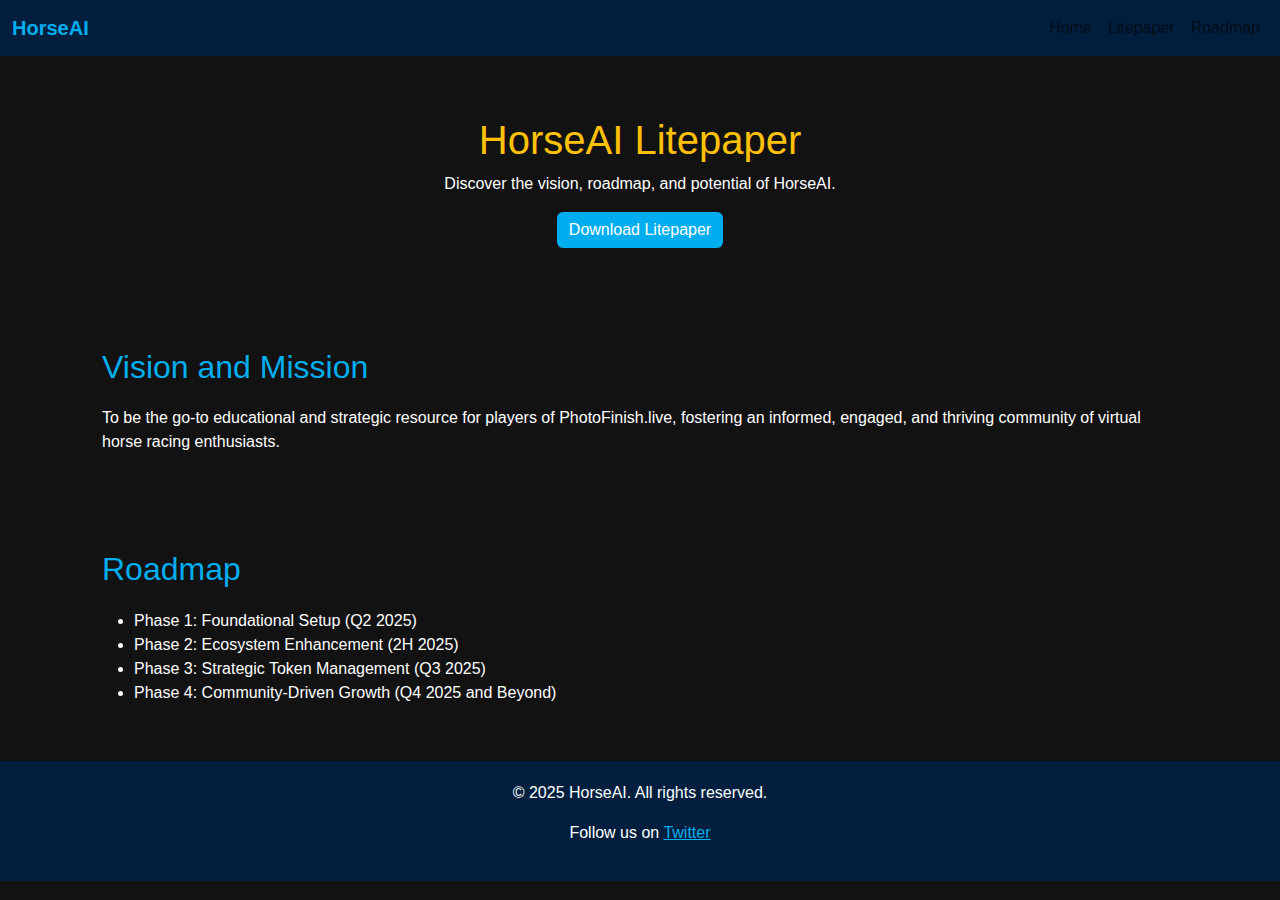
==== litepaper.html @ 88c22feb "Updated index.html, added litepaper.html and litepaper.pdf" ====
<!DOCTYPE html>
<html lang="en">
<head>
    <meta charset="UTF-8">
    <meta name="viewport" content="width=device-width, initial-scale=1.0">
    <title>HorseAI Litepaper</title>
    <link href="https://cdn.jsdelivr.net/npm/bootstrap@5.3.0-alpha1/dist/css/bootstrap.min.css" rel="stylesheet">
    <style>
        body {
            background-color: #121212;
            color: #ffffff;
            font-family: 'Arial', sans-serif;
        }

        .navbar {
            background-color: #001F3F;
        }

        .navbar-brand {
            color: #00AEEF;
            font-weight: bold;
        }

        .navbar-brand:hover {
            color: #FFC107;
        }

        .btn-primary {
            background-color: #00AEEF;
            border: none;
        }

        .btn-primary:hover {
            background-color: #FFC107;
        }

        .hero {
            background: url('path/to/your/logo.jpg') no-repeat center center;
            background-size: cover;
            padding: 60px 20px;
            text-align: center;
        }

        .hero h1 {
            color: #FFC107;
        }

        .section {
            padding: 40px 20px;
        }

        .section-title {
            color: #00AEEF;
            margin-bottom: 20px;
        }

        footer {
            background-color: #001F3F;
            padding: 20px 0;
            text-align: center;
            color: #ffffff;
        }

        footer a {
            color: #00AEEF;
        }

        footer a:hover {
            color: #FFC107;
        }
    </style>
</head>
<body>

<nav class="navbar navbar-expand-lg">
    <div class="container-fluid">
        <a class="navbar-brand" href="index.html">HorseAI</a>
        <button class="navbar-toggler" type="button" data-bs-toggle="collapse" data-bs-target="#navbarNav">
            <span class="navbar-toggler-icon"></span>
        </button>
        <div class="collapse navbar-collapse" id="navbarNav">
            <ul class="navbar-nav ms-auto">
                <li class="nav-item"><a class="nav-link" href="index.html">Home</a></li>
                <li class="nav-item"><a class="nav-link" href="litepaper.html">Litepaper</a></li>
                <li class="nav-item"><a class="nav-link" href="roadmap.html">Roadmap</a></li>
            </ul>
        </div>
    </div>
</nav>

<div class="hero">
    <h1>HorseAI Litepaper</h1>
    <p>Discover the vision, roadmap, and potential of HorseAI.</p>
    <a href="litepaper.pdf" class="btn btn-primary">Download Litepaper</a>
</div>

<div class="container">
    <div class="section">
        <h2 class="section-title">Vision and Mission</h2>
        <p>To be the go-to educational and strategic resource for players of PhotoFinish.live, fostering an informed, engaged, and thriving community of virtual horse racing enthusiasts.</p>
    </div>

    <div class="section">
        <h2 class="section-title">Roadmap</h2>
        <ul>
            <li>Phase 1: Foundational Setup (Q2 2025)</li>
            <li>Phase 2: Ecosystem Enhancement (2H 2025)</li>
            <li>Phase 3: Strategic Token Management (Q3 2025)</li>
            <li>Phase 4: Community-Driven Growth (Q4 2025 and Beyond)</li>
        </ul>
    </div>
</div>

<footer>
    <p>&copy; 2025 HorseAI. All rights reserved.</p>
    <p>Follow us on <a href="https://twitter.com/HorseAIx">Twitter</a></p>
</footer>

<script src="https://cdn.jsdelivr.net/npm/bootstrap@5.3.0-alpha1/dist/js/bootstrap.bundle.min.js"></script>
</body>
</html>
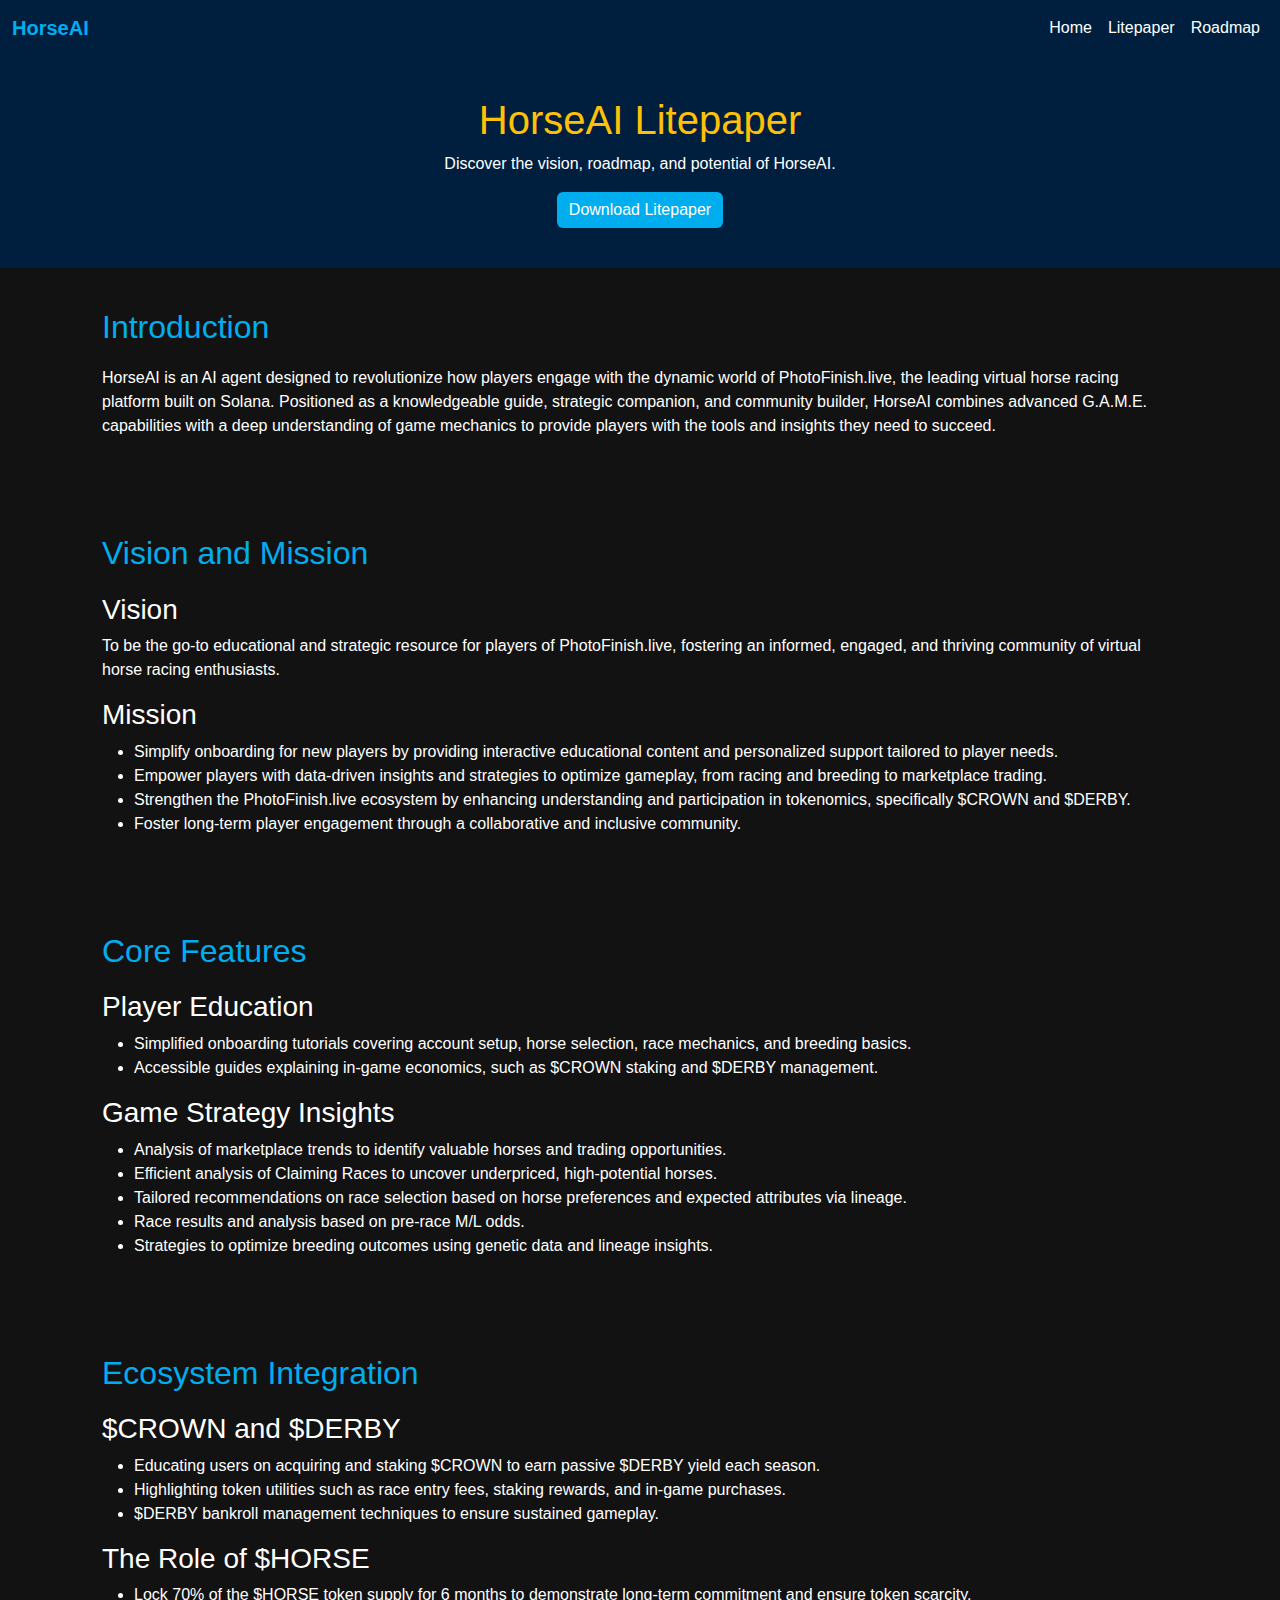
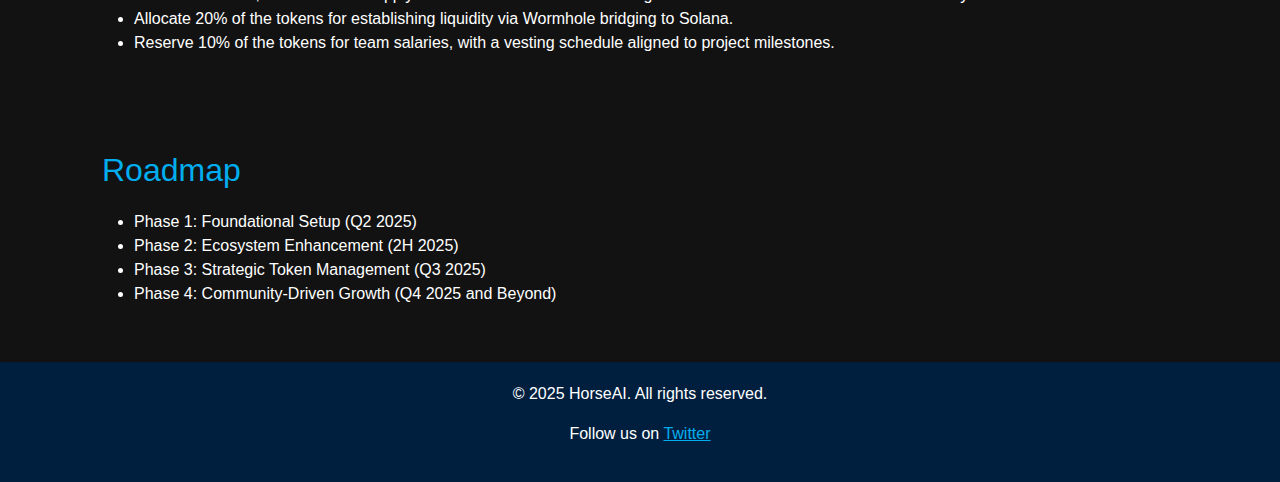
==== commit 8d41d92a: "Update index.html, litepaper.html, and litepaper.pdf" ====
--- a/litepaper.html
+++ b/litepaper.html
@@ -25,6 +25,14 @@
             color: #FFC107;
         }
 
+        .navbar-nav .nav-link {
+            color: #ffffff;
+        }
+
+        .navbar-nav .nav-link:hover {
+            color: #FFC107;
+        }
+
         .btn-primary {
             background-color: #00AEEF;
             border: none;
@@ -35,9 +43,8 @@
         }
 
         .hero {
-            background: url('path/to/your/logo.jpg') no-repeat center center;
-            background-size: cover;
-            padding: 60px 20px;
+            background-color: #001F3F;
+            padding: 40px 20px;
             text-align: center;
         }
 
@@ -96,8 +103,54 @@
 
 <div class="container">
     <div class="section">
+        <h2 class="section-title">Introduction</h2>
+        <p>HorseAI is an AI agent designed to revolutionize how players engage with the dynamic world of PhotoFinish.live, the leading virtual horse racing platform built on Solana. Positioned as a knowledgeable guide, strategic companion, and community builder, HorseAI combines advanced G.A.M.E. capabilities with a deep understanding of game mechanics to provide players with the tools and insights they need to succeed.</p>
+    </div>
+
+    <div class="section">
         <h2 class="section-title">Vision and Mission</h2>
+        <h3>Vision</h3>
         <p>To be the go-to educational and strategic resource for players of PhotoFinish.live, fostering an informed, engaged, and thriving community of virtual horse racing enthusiasts.</p>
+        <h3>Mission</h3>
+        <ul>
+            <li>Simplify onboarding for new players by providing interactive educational content and personalized support tailored to player needs.</li>
+            <li>Empower players with data-driven insights and strategies to optimize gameplay, from racing and breeding to marketplace trading.</li>
+            <li>Strengthen the PhotoFinish.live ecosystem by enhancing understanding and participation in tokenomics, specifically $CROWN and $DERBY.</li>
+            <li>Foster long-term player engagement through a collaborative and inclusive community.</li>
+        </ul>
+    </div>
+
+    <div class="section">
+        <h2 class="section-title">Core Features</h2>
+        <h3>Player Education</h3>
+        <ul>
+            <li>Simplified onboarding tutorials covering account setup, horse selection, race mechanics, and breeding basics.</li>
+            <li>Accessible guides explaining in-game economics, such as $CROWN staking and $DERBY management.</li>
+        </ul>
+        <h3>Game Strategy Insights</h3>
+        <ul>
+            <li>Analysis of marketplace trends to identify valuable horses and trading opportunities.</li>
+            <li>Efficient analysis of Claiming Races to uncover underpriced, high-potential horses.</li>
+            <li>Tailored recommendations on race selection based on horse preferences and expected attributes via lineage.</li>
+            <li>Race results and analysis based on pre-race M/L odds.</li>
+            <li>Strategies to optimize breeding outcomes using genetic data and lineage insights.</li>
+        </ul>
+    </div>
+
+    <div class="section">
+        <h2 class="section-title">Ecosystem Integration</h2>
+        <h3>$CROWN and $DERBY</h3>
+        <ul>
+            <li>Educating users on acquiring and staking $CROWN to earn passive $DERBY yield each season.</li>
+            <li>Highlighting token utilities such as race entry fees, staking rewards, and in-game purchases.</li>
+            <li>$DERBY bankroll management techniques to ensure sustained gameplay.</li>
+        </ul>
+        <h3>The Role of $HORSE</h3>
+        <ul>
+            <li>Lock 70% of the $HORSE token supply for 6 months to demonstrate long-term commitment and ensure token scarcity.</li>
+            <li>Allocate 20% of the tokens for establishing liquidity via Wormhole bridging to Solana.</li>
+            <li>Reserve 10% of the tokens for team salaries, with a vesting schedule aligned to project milestones.</li>
+        </ul>
     </div>
 
     <div class="section">
